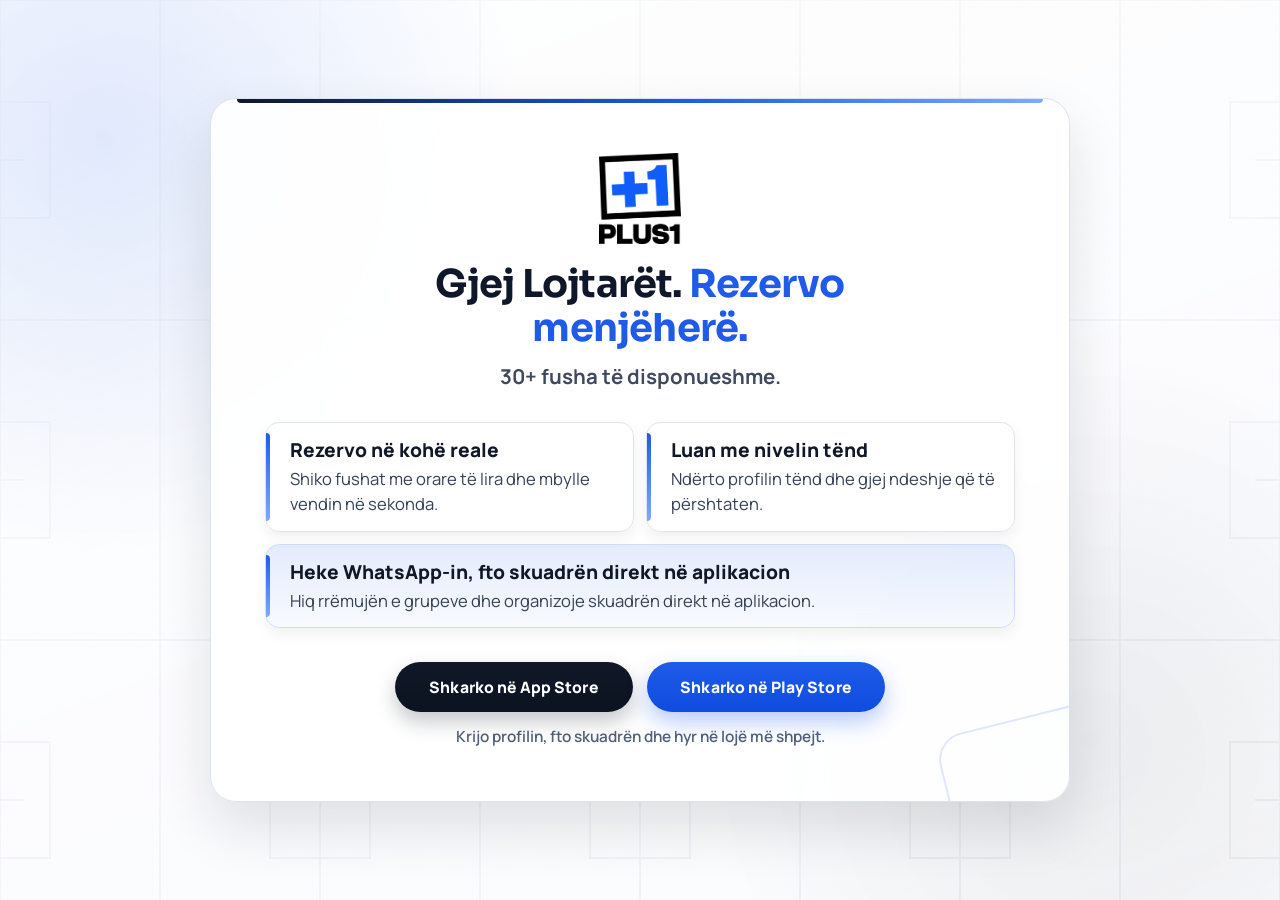
==== index.html @ 317fe5b2 "Adding App Store URL" ====
<!DOCTYPE html>
<html lang="sq">
<head>
  <meta charset="UTF-8" />
  <meta name="viewport" content="width=device-width, initial-scale=1.0" />
  <title>Plus1</title>
  <link rel="preconnect" href="https://fonts.googleapis.com" />
  <link rel="preconnect" href="https://fonts.gstatic.com" crossorigin />
  <link href="https://fonts.googleapis.com/css2?family=Manrope:wght@400;500;600;700&family=Sora:wght@600;700;800&display=swap" rel="stylesheet" />
  <link rel="stylesheet" href="./index.css" />
</head>
<body>
  <main class="landing-shell">
    <article class="landing-card">
      <header class="brand" aria-label="Brand Plus1">
        <img src="./sig-colors-png.png" alt="Plus1 logo" class="brand-logo" />
      </header>

      <h2 class="hero-title">Gjej Lojtarët. <span>Rezervo menjëherë.</span></h2>
      <p class="tagline">30+ fusha të disponueshme.</p>

      <section class="hero-copy" aria-label="Përfitimet kryesore të aplikacionit">
        <article class="feature">
          <h3>Rezervo në kohë reale</h3>
          <p>Shiko fushat me orare të lira dhe mbylle vendin në sekonda.</p>
        </article>

        <article class="feature">
          <h3>Luan me nivelin tënd</h3>
          <p>Ndërto profilin tënd dhe gjej ndeshje që të përshtaten.</p>
        </article>

        <article class="feature diss-line">
          <h3>Heke WhatsApp-in, fto skuadrën direkt në aplikacion</h3>
          <p>Hiq rrëmujën e grupeve dhe organizoje skuadrën direkt në aplikacion.</p>
        </article>
      </section>

      <section class="store-buttons" aria-label="Shkarko aplikacionin">
        <a class="store-btn app-store" href="https://apps.apple.com/xk/app/plus1-rrjeti-sportiv/id6762627521" aria-label="Shkarko në App Store">Shkarko në App Store</a>
        <a class="store-btn play-store" href="#" aria-label="Shkarko në Play Store">Shkarko në Play Store</a>
      </section>

      <p class="micro-copy">Krijo profilin, fto skuadrën dhe hyr në lojë më shpejt.</p>
    </article>
  </main>
</body>
</html>
---- index.css ----
:root {
  --plus1-blue: #1f5be8;
  --plus1-blue-strong: #0f4cdf;
  --ink: #0f172a;
  --muted: #3f4a60;
  --line: #d2d9e5;
  --card-bg: rgba(255, 255, 255, 0.9);
  --feature-bg: rgba(255, 255, 255, 0.86);
}

* {
  box-sizing: border-box;
}

body {
  margin: 0;
  min-height: 100vh;
  font-family: "Manrope", sans-serif;
  color: var(--ink);
  background-color: #f5f7fb;
  display: grid;
  place-items: center;
  padding: clamp(16px, 3vw, 36px);
  position: relative;
  overflow: auto;
}

body::before {
  content: "";
  position: fixed;
  inset: 0;
  z-index: -2;
  background-image: url("./field-lines-white.svg");
  background-size: 640px 640px;
  background-repeat: repeat;
  opacity: 0.82;
}

body::after {
  content: "";
  position: fixed;
  inset: 0;
  z-index: -1;
  background:
    radial-gradient(circle at 8% 15%, rgba(31, 91, 232, 0.13), transparent 30%),
    radial-gradient(circle at 85% 82%, rgba(15, 23, 42, 0.07), transparent 30%),
    linear-gradient(160deg, rgba(255, 255, 255, 0.84) 0%, rgba(255, 255, 255, 0.52) 100%);
}

.landing-shell {
  width: 100%;
  display: flex;
  justify-content: center;
}

.landing-card {
  width: min(860px, 100%);
  border: 1px solid #dbe3ef;
  border-radius: 26px;
  background: var(--card-bg);
  backdrop-filter: blur(4px);
  box-shadow: 0 26px 55px rgba(15, 23, 42, 0.12);
  padding: clamp(28px, 5vw, 54px);
  text-align: center;
  position: relative;
  overflow: hidden;
  animation: card-enter 500ms ease-out;
}

.landing-card::before {
  content: "";
  position: absolute;
  left: 26px;
  right: 26px;
  top: 0;
  height: 4px;
  border-radius: 0 0 999px 999px;
  background: linear-gradient(90deg, #0f172a 0%, var(--plus1-blue) 56%, #7ea9ff 100%);
}

.landing-card::after {
  content: "";
  position: absolute;
  width: 220px;
  height: 220px;
  right: -112px;
  bottom: -132px;
  border: 2px solid rgba(31, 91, 232, 0.14);
  border-radius: 28px;
  transform: rotate(-14deg);
  pointer-events: none;
}

.eyebrow {
  margin: 2px 0 16px;
  display: inline-flex;
  align-items: center;
  justify-content: center;
  border-radius: 999px;
  border: 1px solid #d3def3;
  background: linear-gradient(180deg, rgba(255, 255, 255, 0.93) 0%, rgba(242, 247, 255, 0.93) 100%);
  padding: 6px 12px;
  font-size: 0.72rem;
  font-weight: 800;
  letter-spacing: 0.14em;
  color: #1e3a8a;
}

.brand {
  display: flex;
  align-items: center;
  justify-content: center;
  gap: clamp(14px, 2.2vw, 20px);
}

.brand-logo {
  width: clamp(64px, 7vw, 82px);
  height: auto;
  flex: 0 0 auto;
}

.brand h1 {
  margin: 0;
  font-family: "Sora", sans-serif;
  font-size: clamp(2.15rem, 4.8vw, 3.2rem);
  letter-spacing: -0.02em;
  line-height: 0.97;
}

.hero-title {
  margin: 18px auto 0;
  max-width: 17ch;
  font-family: "Sora", sans-serif;
  font-size: clamp(1.55rem, 3.9vw, 2.4rem);
  letter-spacing: -0.02em;
  line-height: 1.15;
}

.hero-title span {
  color: var(--plus1-blue);
}

.tagline {
  margin: 12px auto 0;
  max-width: 34ch;
  font-size: clamp(1.05rem, 2vw, 1.28rem);
  font-weight: 700;
  color: var(--muted);
}

.hero-copy {
  margin: clamp(22px, 4vw, 32px) auto 0;
  max-width: 100%;
  display: grid;
  gap: 12px;
}

.feature {
  margin: 0;
  border: 1px solid #dce4f2;
  border-radius: 14px;
  background: var(--feature-bg);
  padding: 14px 14px 14px 16px;
  text-align: left;
  position: relative;
  box-shadow: 0 6px 14px rgba(15, 23, 42, 0.06);
}

.feature::before {
  content: "";
  position: absolute;
  left: 0;
  top: 10px;
  bottom: 10px;
  width: 4px;
  border-radius: 0 999px 999px 0;
  background: linear-gradient(180deg, var(--plus1-blue) 0%, #7ea9ff 100%);
}

.feature h3 {
  margin: 0 0 4px;
  padding-left: 8px;
  font-size: clamp(1.05rem, 1.9vw, 1.2rem);
  font-weight: 800;
  color: #111827;
}

.feature p {
  margin: 0;
  padding-left: 8px;
  font-size: clamp(0.98rem, 1.65vw, 1.04rem);
  color: #334155;
  line-height: 1.48;
}

.diss-line {
  border: 1px solid #cddcfb;
  background: linear-gradient(180deg, rgba(31, 91, 232, 0.12) 0%, rgba(31, 91, 232, 0.03) 100%);
}

.store-buttons {
  margin-top: clamp(24px, 4vw, 34px);
  display: flex;
  justify-content: center;
  flex-wrap: wrap;
  gap: 14px;
}

.store-btn {
  text-decoration: none;
  font-weight: 800;
  font-size: 0.98rem;
  letter-spacing: 0.004em;
  border-radius: 999px;
  padding: 14px 24px;
  min-width: 238px;
  transition: transform 0.15s ease, box-shadow 0.15s ease, filter 0.15s ease;
  display: inline-flex;
  align-items: center;
  justify-content: center;
  position: relative;
  overflow: hidden;
}

.store-btn:hover {
  transform: translateY(-3px);
  filter: saturate(1.05);
}

.store-btn:focus-visible {
  outline: 3px solid rgba(31, 91, 232, 0.35);
  outline-offset: 2px;
}

.store-btn::after {
  content: "";
  position: absolute;
  width: 64px;
  height: 180%;
  top: -40%;
  left: -90px;
  background: linear-gradient(90deg, transparent 0%, rgba(255, 255, 255, 0.23) 50%, transparent 100%);
  transform: skewX(-18deg);
  transition: left 0.3s ease;
}

.store-btn:hover::after {
  left: calc(100% + 22px);
}

.app-store {
  background: linear-gradient(180deg, #111827 0%, #0b1220 100%);
  color: #ffffff;
  box-shadow: 0 10px 20px rgba(17, 24, 39, 0.24);
}

.play-store {
  background: linear-gradient(180deg, var(--plus1-blue) 0%, var(--plus1-blue-strong) 100%);
  color: #ffffff;
  box-shadow: 0 10px 22px rgba(31, 91, 232, 0.32);
}

.micro-copy {
  margin: 14px auto 0;
  max-width: 44ch;
  color: #526178;
  font-size: 0.96rem;
  font-weight: 600;
}

@media (min-width: 760px) {
  .hero-copy {
    grid-template-columns: repeat(2, minmax(0, 1fr));
  }

  .hero-copy .feature:last-child {
    grid-column: 1 / -1;
  }
}

@media (max-width: 560px) {
  .landing-card {
    border-radius: 18px;
    padding: 22px 16px 24px;
  }

  .brand {
    gap: 9px;
  }

  .hero-title {
    margin-top: 14px;
  }

  .feature {
    padding: 12px 12px 12px 14px;
  }

  .store-btn {
    flex: 1 1 100%;
    min-width: 0;
  }
}

@keyframes card-enter {
  from {
    opacity: 0;
    transform: translateY(10px);
  }

  to {
    opacity: 1;
    transform: translateY(0);
  }
}
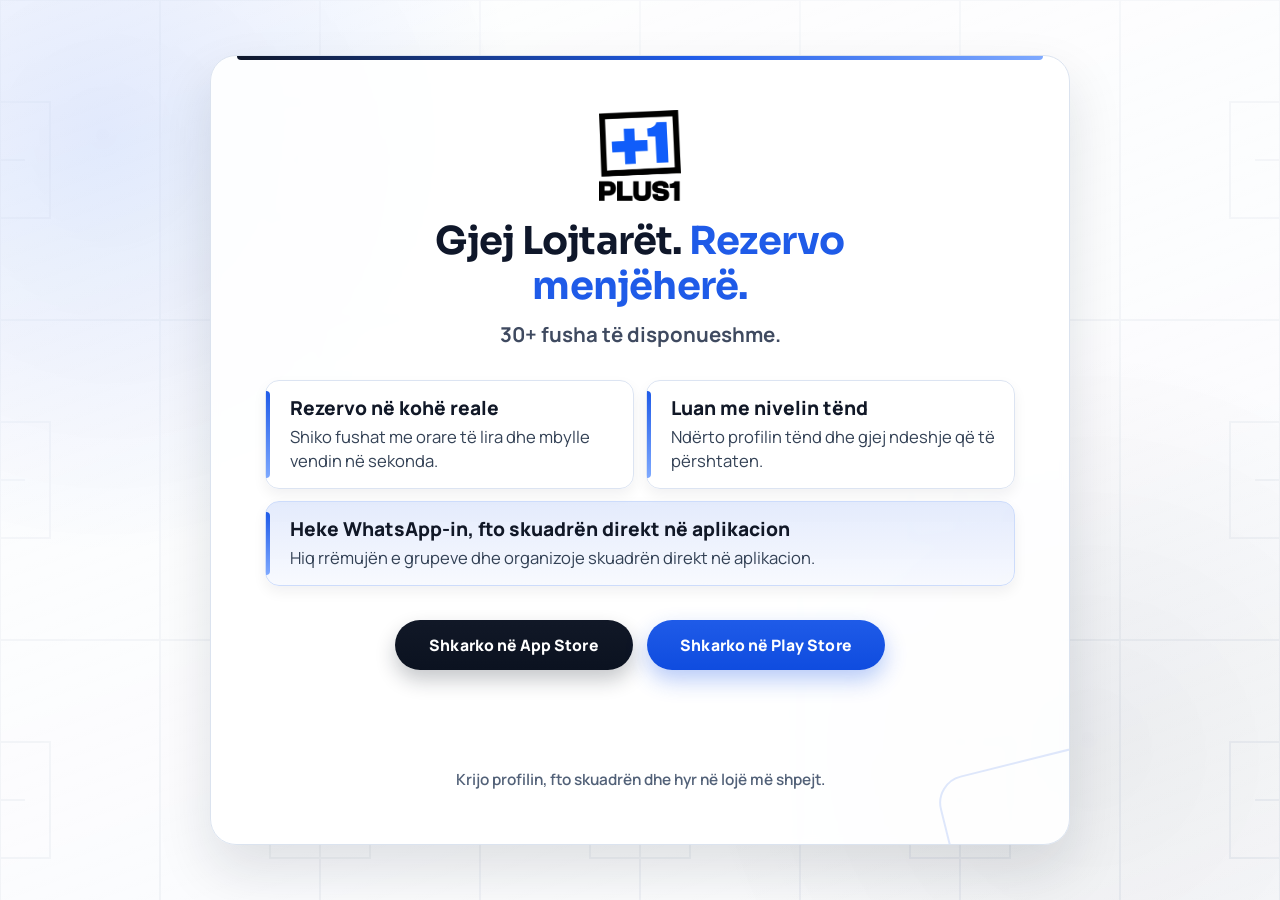
==== commit 19f58784: "Play Store Popup Co-authored-by: Copilot <copilot@github.com>" ====
--- a/index.html
+++ b/index.html
@@ -41,8 +41,53 @@
         <a class="store-btn play-store" href="#" aria-label="Shkarko në Play Store">Shkarko në Play Store</a>
       </section>
 
+      <div class="play-popup" id="androidPopup" aria-live="polite" aria-hidden="true">
+        <p>Akoma nuk është lansuar për android, na ndiqni në plus1.ks në instagram për përditësime!</p>
+        <button type="button" class="play-popup-close" aria-label="Mbyll njoftimin">Mbyll</button>
+      </div>
+
       <p class="micro-copy">Krijo profilin, fto skuadrën dhe hyr në lojë më shpejt.</p>
     </article>
   </main>
+
+  <script>
+    (() => {
+      const playStoreButton = document.querySelector('.play-store');
+      const popup = document.getElementById('androidPopup');
+      const popupClose = popup ? popup.querySelector('.play-popup-close') : null;
+
+      if (!playStoreButton || !popup || !popupClose) {
+        return;
+      }
+
+      let hideTimer;
+
+      const hidePopup = () => {
+        popup.classList.remove('is-visible');
+        popup.setAttribute('aria-hidden', 'true');
+      };
+
+      const showPopup = () => {
+        popup.classList.add('is-visible');
+        popup.setAttribute('aria-hidden', 'false');
+
+        clearTimeout(hideTimer);
+        hideTimer = setTimeout(hidePopup, 6500);
+      };
+
+      playStoreButton.addEventListener('click', (event) => {
+        event.preventDefault();
+        showPopup();
+      });
+
+      popupClose.addEventListener('click', hidePopup);
+
+      document.addEventListener('keydown', (event) => {
+        if (event.key === 'Escape') {
+          hidePopup();
+        }
+      });
+    })();
+  </script>
 </body>
 </html>
--- a/index.css
+++ b/index.css
@@ -260,6 +260,76 @@
   box-shadow: 0 10px 22px rgba(31, 91, 232, 0.32);
 }
 
+.play-popup {
+  margin: 14px auto 0;
+  max-width: 640px;
+  border: 1px solid #d0dcf8;
+  border-radius: 14px;
+  background: linear-gradient(135deg, rgba(31, 91, 232, 0.16) 0%, rgba(255, 255, 255, 0.95) 38%, rgba(248, 252, 255, 0.97) 100%);
+  box-shadow: 0 14px 28px rgba(31, 91, 232, 0.16);
+  padding: 13px 14px 13px 17px;
+  display: flex;
+  align-items: center;
+  gap: 12px;
+  text-align: left;
+  position: relative;
+  overflow: hidden;
+  opacity: 0;
+  transform: translateY(8px);
+  pointer-events: none;
+  transition: opacity 0.22s ease, transform 0.22s ease;
+}
+
+.play-popup::before {
+  content: "";
+  position: absolute;
+  left: 0;
+  top: 8px;
+  bottom: 8px;
+  width: 4px;
+  border-radius: 0 999px 999px 0;
+  background: linear-gradient(180deg, var(--plus1-blue) 0%, #7ea9ff 100%);
+}
+
+.play-popup p {
+  margin: 0;
+  padding-left: 9px;
+  font-size: 0.95rem;
+  line-height: 1.42;
+  color: #15306b;
+  font-weight: 700;
+}
+
+.play-popup-close {
+  margin-left: auto;
+  border: 1px solid #bfcff5;
+  border-radius: 999px;
+  background: #ffffff;
+  color: #133ca6;
+  font-weight: 800;
+  font-size: 0.85rem;
+  letter-spacing: 0.01em;
+  padding: 8px 14px;
+  cursor: pointer;
+  transition: background-color 0.16s ease, transform 0.16s ease;
+}
+
+.play-popup-close:hover {
+  background-color: #eef4ff;
+  transform: translateY(-1px);
+}
+
+.play-popup-close:focus-visible {
+  outline: 3px solid rgba(31, 91, 232, 0.35);
+  outline-offset: 2px;
+}
+
+.play-popup.is-visible {
+  opacity: 1;
+  transform: translateY(0);
+  pointer-events: auto;
+}
+
 .micro-copy {
   margin: 14px auto 0;
   max-width: 44ch;
@@ -300,6 +370,17 @@
     flex: 1 1 100%;
     min-width: 0;
   }
+
+  .play-popup {
+    align-items: flex-start;
+    flex-direction: column;
+    gap: 10px;
+  }
+
+  .play-popup-close {
+    margin-left: 0;
+    align-self: flex-end;
+  }
 }
 
 @keyframes card-enter {
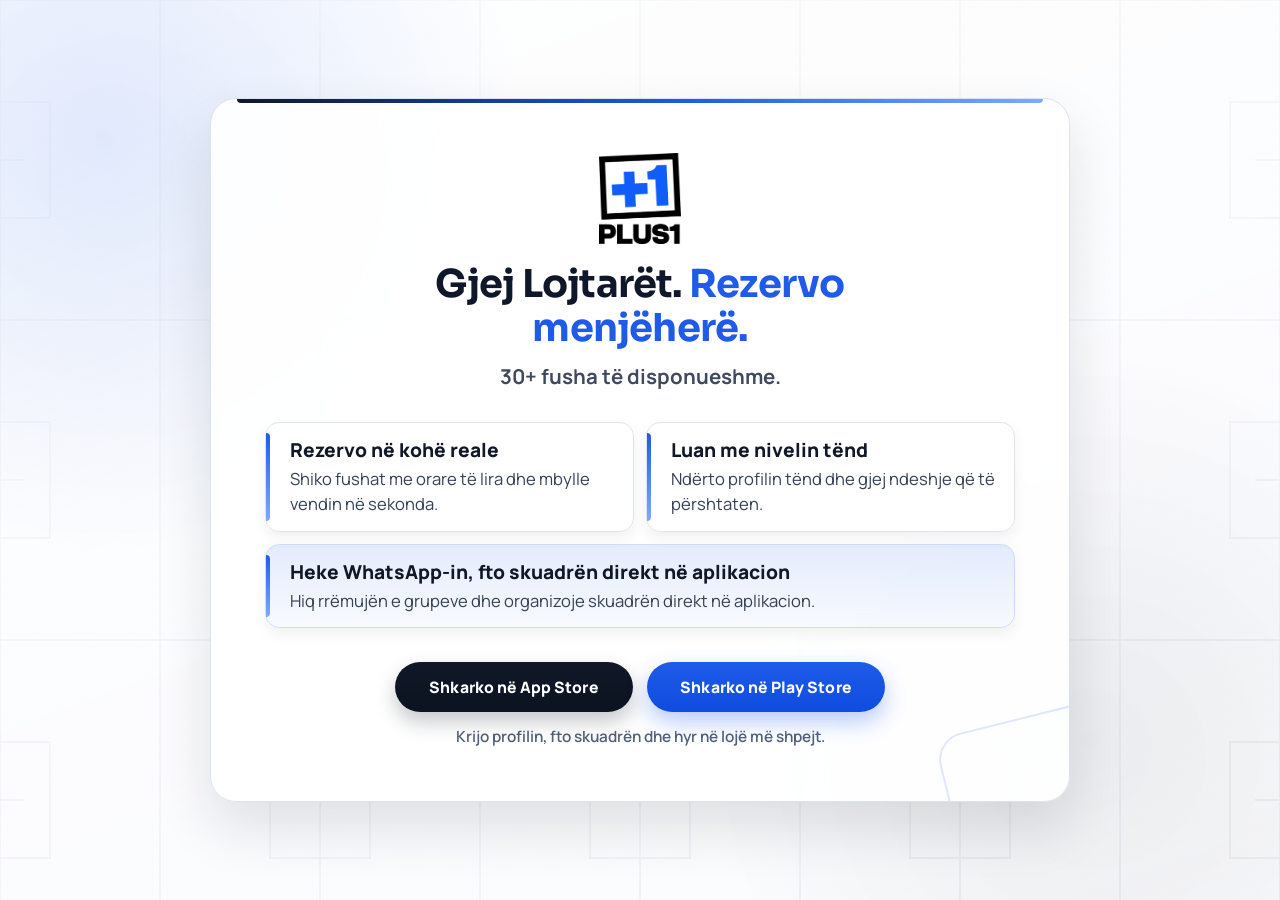
==== commit 6c708335: "Pop Up Fix Co-authored-by: Copilot <copilot@github.com>" ====
--- a/index.html
+++ b/index.html
@@ -41,9 +41,11 @@
         <a class="store-btn play-store" href="#" aria-label="Shkarko në Play Store">Shkarko në Play Store</a>
       </section>
 
-      <div class="play-popup" id="androidPopup" aria-live="polite" aria-hidden="true">
-        <p>Akoma nuk është lansuar për android, na ndiqni në plus1.ks në instagram për përditësime!</p>
-        <button type="button" class="play-popup-close" aria-label="Mbyll njoftimin">Mbyll</button>
+      <div class="play-popup-backdrop" id="androidPopupBackdrop" aria-hidden="true">
+        <div class="play-popup" id="androidPopup" role="dialog" aria-modal="true" aria-live="polite" aria-hidden="true" aria-labelledby="androidPopupMessage">
+          <p id="androidPopupMessage">Akoma nuk është lansuar për android, na ndiqni në plus1.ks në instagram për përditësime!</p>
+          <button type="button" class="play-popup-close" aria-label="Mbyll njoftimin">Mbyll</button>
+        </div>
       </div>
 
       <p class="micro-copy">Krijo profilin, fto skuadrën dhe hyr në lojë më shpejt.</p>
@@ -53,21 +55,26 @@
   <script>
     (() => {
       const playStoreButton = document.querySelector('.play-store');
+      const backdrop = document.getElementById('androidPopupBackdrop');
       const popup = document.getElementById('androidPopup');
       const popupClose = popup ? popup.querySelector('.play-popup-close') : null;
 
-      if (!playStoreButton || !popup || !popupClose) {
+      if (!playStoreButton || !backdrop || !popup || !popupClose) {
         return;
       }
 
       let hideTimer;
 
       const hidePopup = () => {
+        backdrop.classList.remove('is-visible');
+        backdrop.setAttribute('aria-hidden', 'true');
         popup.classList.remove('is-visible');
         popup.setAttribute('aria-hidden', 'true');
       };
 
       const showPopup = () => {
+        backdrop.classList.add('is-visible');
+        backdrop.setAttribute('aria-hidden', 'false');
         popup.classList.add('is-visible');
         popup.setAttribute('aria-hidden', 'false');
 
@@ -82,6 +89,12 @@
 
       popupClose.addEventListener('click', hidePopup);
 
+      backdrop.addEventListener('click', (event) => {
+        if (event.target === backdrop) {
+          hidePopup();
+        }
+      });
+
       document.addEventListener('keydown', (event) => {
         if (event.key === 'Escape') {
           hidePopup();
--- a/index.css
+++ b/index.css
@@ -260,9 +260,28 @@
   box-shadow: 0 10px 22px rgba(31, 91, 232, 0.32);
 }
 
+.play-popup-backdrop {
+  position: fixed;
+  inset: 0;
+  padding: clamp(16px, 4vw, 34px);
+  background: rgba(15, 23, 42, 0.42);
+  backdrop-filter: blur(2px);
+  display: flex;
+  align-items: center;
+  justify-content: center;
+  z-index: 70;
+  opacity: 0;
+  pointer-events: none;
+  transition: opacity 0.22s ease;
+}
+
+.play-popup-backdrop.is-visible {
+  opacity: 1;
+  pointer-events: auto;
+}
+
 .play-popup {
-  margin: 14px auto 0;
-  max-width: 640px;
+  width: min(640px, 100%);
   border: 1px solid #d0dcf8;
   border-radius: 14px;
   background: linear-gradient(135deg, rgba(31, 91, 232, 0.16) 0%, rgba(255, 255, 255, 0.95) 38%, rgba(248, 252, 255, 0.97) 100%);
@@ -275,7 +294,7 @@
   position: relative;
   overflow: hidden;
   opacity: 0;
-  transform: translateY(8px);
+  transform: translateY(10px) scale(0.98);
   pointer-events: none;
   transition: opacity 0.22s ease, transform 0.22s ease;
 }
@@ -326,7 +345,7 @@
 
 .play-popup.is-visible {
   opacity: 1;
-  transform: translateY(0);
+  transform: translateY(0) scale(1);
   pointer-events: auto;
 }
 
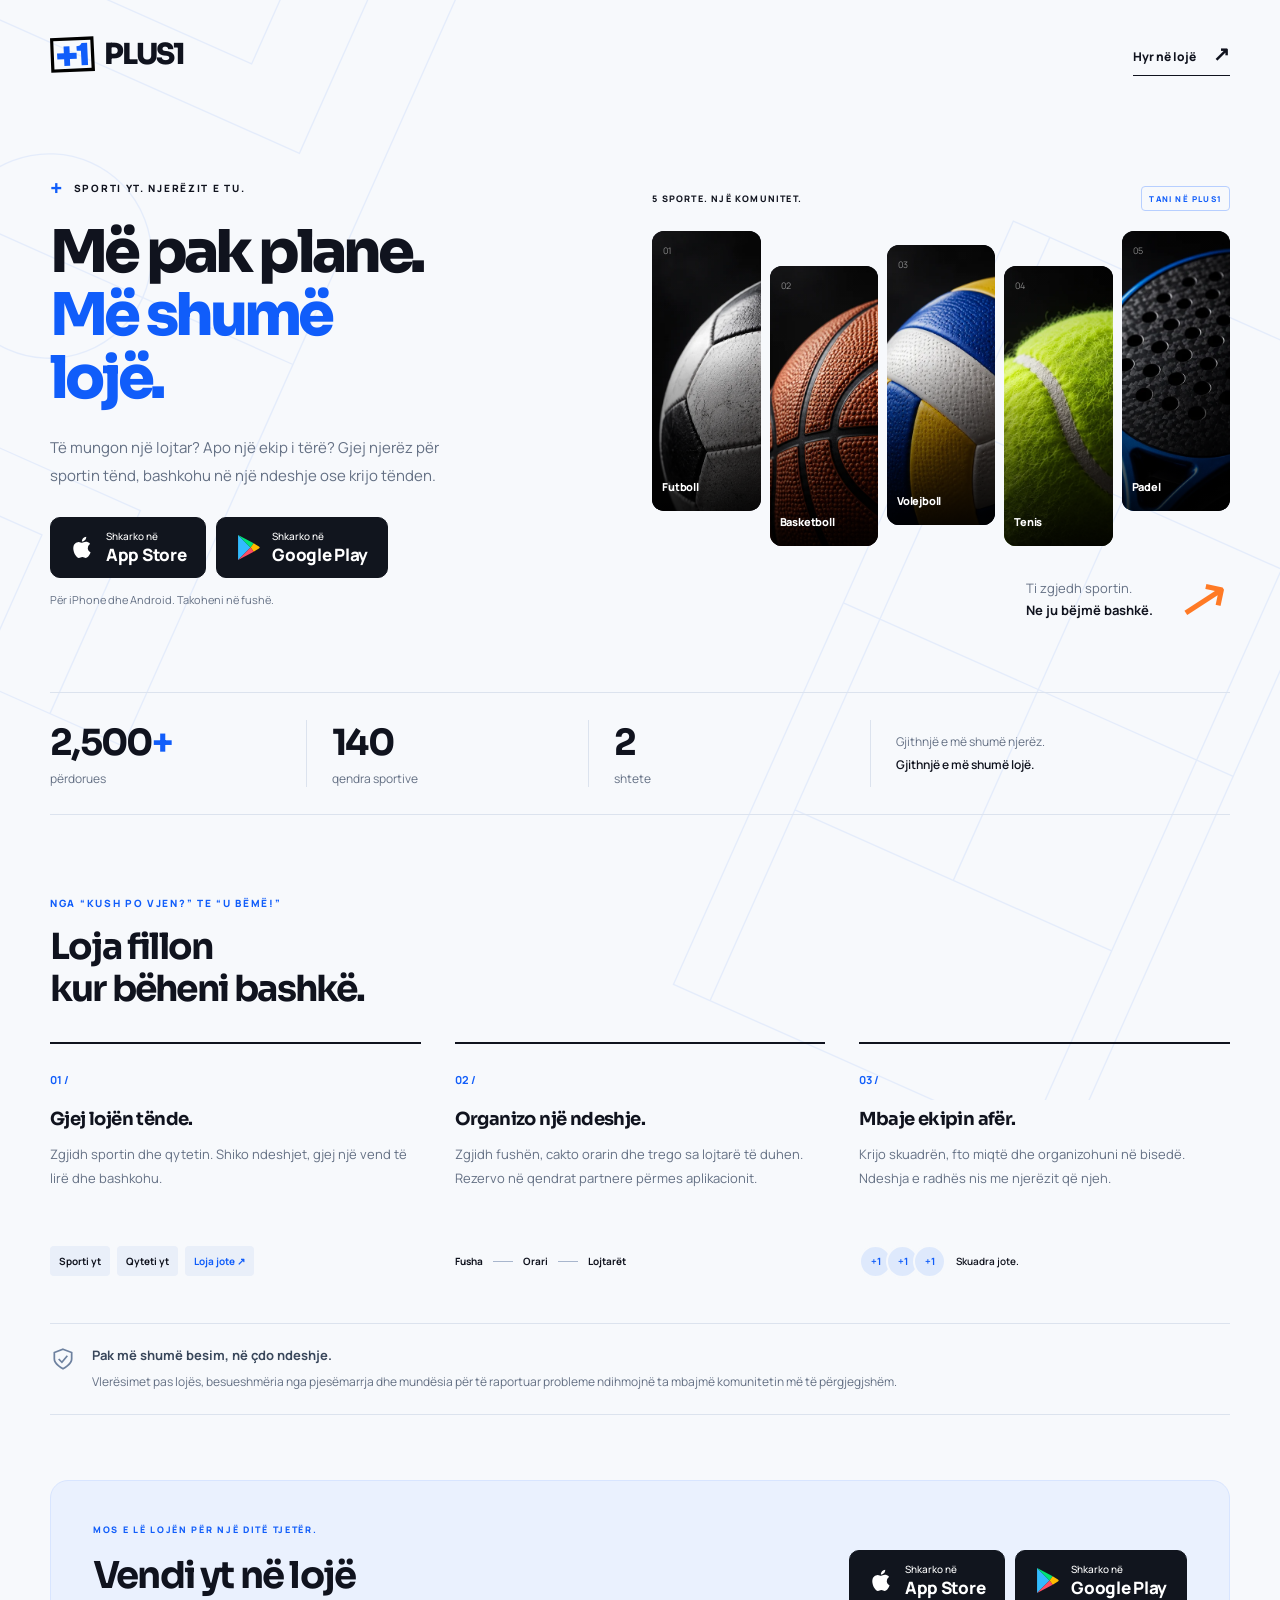
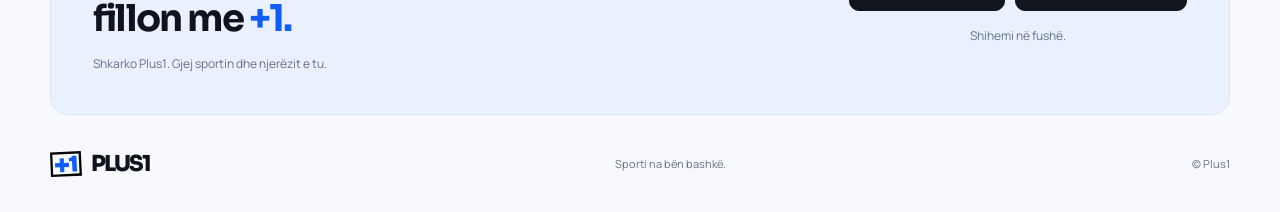
==== commit cad60ce8: "Redesign" ====
--- a/index.html
+++ b/index.html
@@ -2,105 +2,80 @@
 <html lang="sq">
 <head>
   <meta charset="UTF-8" />
-  <meta name="viewport" content="width=device-width, initial-scale=1.0" />
-  <title>Plus1</title>
+  <meta name="viewport" content="width=device-width, initial-scale=1, viewport-fit=cover" />
+  <meta name="theme-color" content="#f7f9fc" />
+  <title>Plus1 — Gjej lojtarë. Hyr në lojë.</title>
+  <meta name="description" content="Futboll, basketboll, volejboll, tenis e padel. Gjej lojtarë, organizo ndeshje dhe bëhu pjesë e komunitetit Plus1: mbi 2,500 përdorues, 140 qendra sportive, 2 shtete." />
+  <link rel="canonical" href="https://www.plus1.to/" />
+  <meta property="og:type" content="website" />
+  <meta property="og:locale" content="sq_AL" />
+  <meta property="og:title" content="5 sporte. Një komunitet. Plus1." />
+  <meta property="og:description" content="Gjej lojtarë, bashkohu në ndeshje dhe organizo skuadrën tënde. Shkarko Plus1 për iPhone ose Android." />
+  <meta property="og:url" content="https://www.plus1.to/" />
+  <meta property="og:image" content="https://www.plus1.to/sports-atlas.png" />
+  <link rel="icon" href="./plus1-mark.svg" type="image/svg+xml" />
   <link rel="preconnect" href="https://fonts.googleapis.com" />
   <link rel="preconnect" href="https://fonts.gstatic.com" crossorigin />
-  <link href="https://fonts.googleapis.com/css2?family=Manrope:wght@400;500;600;700&family=Sora:wght@600;700;800&display=swap" rel="stylesheet" />
+  <link href="https://fonts.googleapis.com/css2?family=Manrope:wght@400;500;600;700;800&amp;family=Sora:wght@600;700;800&amp;display=swap" rel="stylesheet" />
   <link rel="stylesheet" href="./index.css" />
 </head>
 <body>
-  <main class="landing-shell">
-    <article class="landing-card">
-      <header class="brand" aria-label="Brand Plus1">
-        <img src="./sig-colors-png.png" alt="Plus1 logo" class="brand-logo" />
-      </header>
-
-      <h2 class="hero-title">Gjej Lojtarët. <span>Rezervo menjëherë.</span></h2>
-      <p class="tagline">30+ fusha të disponueshme.</p>
-
-      <section class="hero-copy" aria-label="Përfitimet kryesore të aplikacionit">
-        <article class="feature">
-          <h3>Rezervo në kohë reale</h3>
-          <p>Shiko fushat me orare të lira dhe mbylle vendin në sekonda.</p>
-        </article>
-
-        <article class="feature">
-          <h3>Luan me nivelin tënd</h3>
-          <p>Ndërto profilin tënd dhe gjej ndeshje që të përshtaten.</p>
-        </article>
-
-        <article class="feature diss-line">
-          <h3>Heke WhatsApp-in, fto skuadrën direkt në aplikacion</h3>
-          <p>Hiq rrëmujën e grupeve dhe organizoje skuadrën direkt në aplikacion.</p>
-        </article>
-      </section>
-
-      <section class="store-buttons" aria-label="Shkarko aplikacionin">
-        <a class="store-btn app-store" href="https://apps.apple.com/xk/app/plus1-rrjeti-sportiv/id6762627521" aria-label="Shkarko në App Store">Shkarko në App Store</a>
-        <a class="store-btn play-store" href="#" aria-label="Shkarko në Play Store">Shkarko në Play Store</a>
-      </section>
-
-      <div class="play-popup-backdrop" id="androidPopupBackdrop" aria-hidden="true">
-        <div class="play-popup" id="androidPopup" role="dialog" aria-modal="true" aria-live="polite" aria-hidden="true" aria-labelledby="androidPopupMessage">
-          <p id="androidPopupMessage">Akoma nuk është lansuar për android, na ndiqni në plus1.ks në instagram për përditësime!</p>
-          <button type="button" class="play-popup-close" aria-label="Mbyll njoftimin">Mbyll</button>
-        </div>
+  <a class="skip-link" href="#main">Kalo te përmbajtja</a>
+  <svg class="court-lines" viewBox="0 0 1440 1100" fill="none" aria-hidden="true"><g stroke="currentColor" stroke-width="1.5"><g transform="translate(-200,-220) rotate(24 350 350)"><rect x="0" y="0" width="600" height="940"/><path d="M0 470h600M180 0v180h240V0M180 940V760h240v180"/><circle cx="300" cy="470" r="115"/><path d="M90 0v250h420V0M90 940V690h420v250"/></g><g transform="translate(1140,180) rotate(24)"><rect width="480" height="940"/><path d="M45 0v940M435 0v940M45 235h390M45 705h390M240 235v470M0 470h480"/></g></g></svg>
+  <header class="site-header wrap">
+    <a class="brand" href="./" aria-label="Plus1, ballina"><img src="./plus1-mark.svg" width="45" height="37" alt="" /><span>PLUS1</span></a>
+    <a class="header-download" href="#shkarko">Hyr në lojë <span aria-hidden="true">↗</span></a>
+  </header>
+  <main id="main">
+    <section class="hero wrap" aria-labelledby="hero-title">
+      <div class="hero-copy">
+        <p class="eyebrow"><span class="small-cross" aria-hidden="true">+</span> SPORTI YT. NJERËZIT E TU.</p>
+        <h1 id="hero-title">Më pak plane.<br /><span>Më shumë<br class="desktop-break" /> lojë.</span></h1>
+        <p class="hero-description">Të mungon një lojtar? Apo një ekip i tërë? Gjej njerëz për sportin tënd, bashkohu në një ndeshje ose krijo tënden.</p>
+        <div id="hero-downloads"><div class="store-links"><a class="store-link" href="https://apps.apple.com/xk/app/plus1-rrjeti-sportiv/id6762627521" aria-label="Shkarko Plus1 në App Store"><svg viewBox="0 0 24 24" aria-hidden="true"><path fill="currentColor" d="M17.05 12.54c.03 3.07 2.69 4.09 2.72 4.1-.02.07-.42 1.46-1.4 2.9-.85 1.24-1.74 2.48-3.13 2.5-1.36.03-1.8-.81-3.36-.81-1.56 0-2.05.79-3.34.84-1.34.05-2.36-1.34-3.22-2.58-1.75-2.54-3.09-7.18-1.3-10.31a5 5 0 0 1 4.25-2.57c1.33-.02 2.58.9 3.39.9.81 0 2.33-1.11 3.92-.95.67.03 2.55.27 3.76 2.04-.1.06-2.24 1.3-2.22 3.94ZM14.49 4.86c.71-.86 1.19-2.06 1.06-3.26-1.03.04-2.28.69-3.02 1.55-.67.77-1.26 2-1.1 3.18 1.15.09 2.34-.59 3.06-1.47Z"/></svg><span><small>Shkarko në</small><strong>App Store</strong></span></a><a class="store-link" href="https://play.google.com/store/apps/details?id=com.arlindm.plus1&amp;pcampaignid=web_share" aria-label="Shkarko Plus1 në Google Play"><svg viewBox="0 0 24 26" aria-hidden="true"><path fill="#32BBFF" d="M2 1 14 13 2 25Z"/><path fill="#00E477" d="m2 1 15 8-3 4Z"/><path fill="#FFBC00" d="m17 9 5 3c1 .5 1 1.5 0 2l-5 3-3-4Z"/><path fill="#FF4D64" d="m2 25 15-8-3-4Z"/></svg><span><small>Shkarko në</small><strong>Google Play</strong></span></a></div></div>
+        <p class="download-note">Për iPhone dhe Android. Takoheni në fushë.</p>
       </div>
-
-      <p class="micro-copy">Krijo profilin, fto skuadrën dhe hyr në lojë më shpejt.</p>
-    </article>
+      <div class="sports-showcase">
+        <div class="showcase-heading"><span>5 SPORTE. NJË KOMUNITET.</span><span class="new-label">TANI NË PLUS1</span></div>
+        <ul class="sports" aria-label="Sportet në Plus1"><li class="sport sport-0"><span class="sport-photo" aria-hidden="true"></span><span class="sport-number">01</span><span class="sport-name">Futboll</span></li><li class="sport sport-1"><span class="sport-photo" aria-hidden="true"></span><span class="sport-number">02</span><span class="sport-name">Basketboll</span></li><li class="sport sport-2"><span class="sport-photo" aria-hidden="true"></span><span class="sport-number">03</span><span class="sport-name">Volejboll</span></li><li class="sport sport-3"><span class="sport-photo" aria-hidden="true"></span><span class="sport-number">04</span><span class="sport-name">Tenis</span></li><li class="sport sport-4"><span class="sport-photo" aria-hidden="true"></span><span class="sport-number">05</span><span class="sport-name">Padel</span></li></ul>
+        <div class="showcase-footer"><span>Ti zgjedh sportin.<br /><strong>Ne ju bëjmë bashkë.</strong></span><span class="hand-arrow" aria-hidden="true">↗</span></div>
+      </div>
+    </section>
+    <section class="stats wrap" aria-label="Komuniteti Plus1">
+      <div><strong>2,500<span>+</span></strong><span>përdorues</span></div>
+      <div><strong>140</strong><span>qendra sportive</span></div>
+      <div><strong>2</strong><span>shtete</span></div>
+      <p>Gjithnjë e më shumë njerëz.<br /><b>Gjithnjë e më shumë lojë.</b></p>
+    </section>
+    <section class="how wrap" aria-labelledby="how-title">
+      <div class="section-heading"><p class="eyebrow">NGA “KUSH PO VJEN?” TE “U BËMË!”</p><h2 id="how-title">Loja fillon<br />kur bëheni bashkë.</h2></div>
+      <div class="steps">
+        <article><span class="step-number">01 /</span><h3>Gjej lojën tënde.</h3><p>Zgjidh sportin dhe qytetin. Shiko ndeshjet, gjej një vend të lirë dhe bashkohu.</p><div class="mini-tags" aria-hidden="true"><span>Sporti yt</span><span>Qyteti yt</span><span>Loja jote ↗</span></div></article>
+        <article><span class="step-number">02 /</span><h3>Organizo një ndeshje.</h3><p>Zgjidh fushën, cakto orarin dhe trego sa lojtarë të duhen. Rezervo në qendrat partnere përmes aplikacionit.</p><div class="step-line" aria-hidden="true"><span>Fusha</span><i></i><span>Orari</span><i></i><span>Lojtarët</span></div></article>
+        <article><span class="step-number">03 /</span><h3>Mbaje ekipin afër.</h3><p>Krijo skuadrën, fto miqtë dhe organizohuni në bisedë. Ndeshja e radhës nis me njerëzit që njeh.</p><div class="team-visual" aria-hidden="true"><span>+1</span><span>+1</span><span>+1</span><b>Skuadra jote.</b></div></article>
+      </div>
+    </section>
+    <aside class="trust wrap" aria-label="Një komunitet me përgjegjësi"><svg viewBox="0 0 24 24" fill="none" stroke="currentColor" stroke-width="1.6" aria-hidden="true"><path d="m12 3 8 3v6c0 5-8 9-8 9s-8-4-8-9V6Z"/><path d="m8 12 3 3 5-6"/></svg><div><h2>Pak më shumë besim, në çdo ndeshje.</h2><p>Vlerësimet pas lojës, besueshmëria nga pjesëmarrja dhe mundësia për të raportuar probleme ndihmojnë ta mbajmë komunitetin më të përgjegjshëm.</p></div></aside>
+    <section class="final-cta wrap" id="shkarko" aria-labelledby="download-title"><div><p class="eyebrow">MOS E LË LOJËN PËR NJË DITË TJETËR.</p><h2 id="download-title">Vendi yt në lojë<br />fillon me <span>+1.</span></h2><p>Shkarko Plus1. Gjej sportin dhe njerëzit e tu.</p></div><div id="final-downloads"><div class="store-links"><a class="store-link" href="https://apps.apple.com/xk/app/plus1-rrjeti-sportiv/id6762627521" aria-label="Shkarko Plus1 në App Store"><svg viewBox="0 0 24 24" aria-hidden="true"><path fill="currentColor" d="M17.05 12.54c.03 3.07 2.69 4.09 2.72 4.1-.02.07-.42 1.46-1.4 2.9-.85 1.24-1.74 2.48-3.13 2.5-1.36.03-1.8-.81-3.36-.81-1.56 0-2.05.79-3.34.84-1.34.05-2.36-1.34-3.22-2.58-1.75-2.54-3.09-7.18-1.3-10.31a5 5 0 0 1 4.25-2.57c1.33-.02 2.58.9 3.39.9.81 0 2.33-1.11 3.92-.95.67.03 2.55.27 3.76 2.04-.1.06-2.24 1.3-2.22 3.94ZM14.49 4.86c.71-.86 1.19-2.06 1.06-3.26-1.03.04-2.28.69-3.02 1.55-.67.77-1.26 2-1.1 3.18 1.15.09 2.34-.59 3.06-1.47Z"/></svg><span><small>Shkarko në</small><strong>App Store</strong></span></a><a class="store-link" href="https://play.google.com/store/apps/details?id=com.arlindm.plus1&amp;pcampaignid=web_share" aria-label="Shkarko Plus1 në Google Play"><svg viewBox="0 0 24 26" aria-hidden="true"><path fill="#32BBFF" d="M2 1 14 13 2 25Z"/><path fill="#00E477" d="m2 1 15 8-3 4Z"/><path fill="#FFBC00" d="m17 9 5 3c1 .5 1 1.5 0 2l-5 3-3-4Z"/><path fill="#FF4D64" d="m2 25 15-8-3-4Z"/></svg><span><small>Shkarko në</small><strong>Google Play</strong></span></a></div><p class="download-note">Shihemi në fushë.</p></div></section>
   </main>
-
+  <footer class="site-footer wrap"><a class="brand" href="./" aria-label="Plus1, ballina"><img src="./plus1-mark.svg" width="32" height="26" alt="" /><span>PLUS1</span></a><p>Sporti na bën bashkë.</p><span>© Plus1</span></footer>
+  <div class="mobile-downloads" id="mobile-downloads" hidden aria-label="Shkarko Plus1"><div class="store-links"><a class="store-link" href="https://apps.apple.com/xk/app/plus1-rrjeti-sportiv/id6762627521" aria-label="Shkarko Plus1 në App Store"><svg viewBox="0 0 24 24" aria-hidden="true"><path fill="currentColor" d="M17.05 12.54c.03 3.07 2.69 4.09 2.72 4.1-.02.07-.42 1.46-1.4 2.9-.85 1.24-1.74 2.48-3.13 2.5-1.36.03-1.8-.81-3.36-.81-1.56 0-2.05.79-3.34.84-1.34.05-2.36-1.34-3.22-2.58-1.75-2.54-3.09-7.18-1.3-10.31a5 5 0 0 1 4.25-2.57c1.33-.02 2.58.9 3.39.9.81 0 2.33-1.11 3.92-.95.67.03 2.55.27 3.76 2.04-.1.06-2.24 1.3-2.22 3.94ZM14.49 4.86c.71-.86 1.19-2.06 1.06-3.26-1.03.04-2.28.69-3.02 1.55-.67.77-1.26 2-1.1 3.18 1.15.09 2.34-.59 3.06-1.47Z"/></svg><span><small>Shkarko në</small><strong>App Store</strong></span></a><a class="store-link" href="https://play.google.com/store/apps/details?id=com.arlindm.plus1&amp;pcampaignid=web_share" aria-label="Shkarko Plus1 në Google Play"><svg viewBox="0 0 24 26" aria-hidden="true"><path fill="#32BBFF" d="M2 1 14 13 2 25Z"/><path fill="#00E477" d="m2 1 15 8-3 4Z"/><path fill="#FFBC00" d="m17 9 5 3c1 .5 1 1.5 0 2l-5 3-3-4Z"/><path fill="#FF4D64" d="m2 25 15-8-3-4Z"/></svg><span><small>Shkarko në</small><strong>Google Play</strong></span></a></div></div>
   <script>
-    (() => {
-      const playStoreButton = document.querySelector('.play-store');
-      const backdrop = document.getElementById('androidPopupBackdrop');
-      const popup = document.getElementById('androidPopup');
-      const popupClose = popup ? popup.querySelector('.play-popup-close') : null;
-
-      if (!playStoreButton || !backdrop || !popup || !popupClose) {
-        return;
-      }
-
-      let hideTimer;
-
-      const hidePopup = () => {
-        backdrop.classList.remove('is-visible');
-        backdrop.setAttribute('aria-hidden', 'true');
-        popup.classList.remove('is-visible');
-        popup.setAttribute('aria-hidden', 'true');
-      };
-
-      const showPopup = () => {
-        backdrop.classList.add('is-visible');
-        backdrop.setAttribute('aria-hidden', 'false');
-        popup.classList.add('is-visible');
-        popup.setAttribute('aria-hidden', 'false');
-
-        clearTimeout(hideTimer);
-        hideTimer = setTimeout(hidePopup, 6500);
-      };
-
-      playStoreButton.addEventListener('click', (event) => {
-        event.preventDefault();
-        showPopup();
+    // Keep downloads within reach after the first buttons leave the screen.
+    // All store links work without JavaScript; there are no redirects or popups.
+    if ('IntersectionObserver' in window) {
+      const dock = document.getElementById('mobile-downloads');
+      let heroVisible = true, finalVisible = false;
+      const observer = new IntersectionObserver(entries => {
+        for (const entry of entries) {
+          if (entry.target.id === 'hero-downloads') heroVisible = entry.isIntersecting;
+          else finalVisible = entry.isIntersecting;
+        }
+        dock.hidden = heroVisible || finalVisible;
       });
-
-      popupClose.addEventListener('click', hidePopup);
-
-      backdrop.addEventListener('click', (event) => {
-        if (event.target === backdrop) {
-          hidePopup();
-        }
-      });
-
-      document.addEventListener('keydown', (event) => {
-        if (event.key === 'Escape') {
-          hidePopup();
-        }
-      });
-    })();
+      observer.observe(document.getElementById('hero-downloads'));
+      observer.observe(document.getElementById('final-downloads'));
+    }
   </script>
 </body>
 </html>
--- a/index.css
+++ b/index.css
@@ -1,415 +1,822 @@
+* {
+  box-sizing:border-box;
+}
 :root {
-  --plus1-blue: #1f5be8;
-  --plus1-blue-strong: #0f4cdf;
-  --ink: #0f172a;
-  --muted: #3f4a60;
-  --line: #d2d9e5;
-  --card-bg: rgba(255, 255, 255, 0.9);
-  --feature-bg: rgba(255, 255, 255, 0.86);
-}
-
-* {
-  box-sizing: border-box;
-}
-
+  --blue:#105dfa;
+  --ink:#10131e;
+  --muted:#647084;
+  --line:#dce3ee;
+}
+html {
+  scroll-behavior:smooth;
+  scroll-padding-top:30px;
+}
 body {
-  margin: 0;
-  min-height: 100vh;
-  font-family: "Manrope", sans-serif;
-  color: var(--ink);
-  background-color: #f5f7fb;
-  display: grid;
-  place-items: center;
-  padding: clamp(16px, 3vw, 36px);
-  position: relative;
-  overflow: auto;
-}
-
-body::before {
-  content: "";
-  position: fixed;
-  inset: 0;
-  z-index: -2;
-  background-image: url("./field-lines-white.svg");
-  background-size: 640px 640px;
-  background-repeat: repeat;
-  opacity: 0.82;
-}
-
-body::after {
-  content: "";
-  position: fixed;
-  inset: 0;
-  z-index: -1;
-  background:
-    radial-gradient(circle at 8% 15%, rgba(31, 91, 232, 0.13), transparent 30%),
-    radial-gradient(circle at 85% 82%, rgba(15, 23, 42, 0.07), transparent 30%),
-    linear-gradient(160deg, rgba(255, 255, 255, 0.84) 0%, rgba(255, 255, 255, 0.52) 100%);
-}
-
-.landing-shell {
-  width: 100%;
-  display: flex;
-  justify-content: center;
-}
-
-.landing-card {
-  width: min(860px, 100%);
-  border: 1px solid #dbe3ef;
-  border-radius: 26px;
-  background: var(--card-bg);
-  backdrop-filter: blur(4px);
-  box-shadow: 0 26px 55px rgba(15, 23, 42, 0.12);
-  padding: clamp(28px, 5vw, 54px);
-  text-align: center;
-  position: relative;
-  overflow: hidden;
-  animation: card-enter 500ms ease-out;
-}
-
-.landing-card::before {
-  content: "";
-  position: absolute;
-  left: 26px;
-  right: 26px;
-  top: 0;
-  height: 4px;
-  border-radius: 0 0 999px 999px;
-  background: linear-gradient(90deg, #0f172a 0%, var(--plus1-blue) 56%, #7ea9ff 100%);
-}
-
-.landing-card::after {
-  content: "";
-  position: absolute;
-  width: 220px;
-  height: 220px;
-  right: -112px;
-  bottom: -132px;
-  border: 2px solid rgba(31, 91, 232, 0.14);
-  border-radius: 28px;
-  transform: rotate(-14deg);
-  pointer-events: none;
-}
-
+  margin:0;
+  background:#f7f9fc;
+  color:var(--ink);
+  font-family:Manrope,Arial,sans-serif;
+  -webkit-font-smoothing:antialiased;
+}
+a {
+  color:inherit;
+  text-decoration:none;
+}
+button,a {
+  -webkit-tap-highlight-color:transparent;
+}
+a:focus-visible {
+  outline:3px solid var(--blue);
+  outline-offset:6px;
+}
+::selection {
+  background:#c8dcff;
+}
+h1,h2,h3,p {
+  margin:0;
+}
+h1,h2,h3,.brand {
+  font-family:Sora,Arial,sans-serif;
+}
+.wrap {
+  width:min(1180px,calc(100% - 80px));
+  margin-inline:auto;
+}
+.court-lines {
+  position:absolute;
+  inset:0 0 auto;
+  width:100%;
+  height:1100px;
+  pointer-events:none;
+  color:#105dfa;
+  opacity:.075;
+  z-index:-1;
+}
+.site-header {
+  height:108px;
+  display:flex;
+  align-items:center;
+  justify-content:space-between;
+}
+.brand {
+  display:inline-flex;
+  gap:9px;
+  align-items:center;
+  font-size:29px;
+  font-weight:800;
+  letter-spacing:-1.7px;
+}
+.brand img {
+  display:block;
+}
+.header-download {
+  font-size:12px;
+  font-weight:800;
+  border-bottom:1px solid var(--ink);
+  padding:8px 0;
+}
+.header-download span {
+  margin-left:15px;
+  font-size:20px;
+}
+.hero {
+  display:grid;
+  grid-template-columns:1fr 1.05fr;
+  gap:52px;
+  align-items:center;
+  padding-block:48px 62px;
+}
 .eyebrow {
-  margin: 2px 0 16px;
-  display: inline-flex;
-  align-items: center;
-  justify-content: center;
-  border-radius: 999px;
-  border: 1px solid #d3def3;
-  background: linear-gradient(180deg, rgba(255, 255, 255, 0.93) 0%, rgba(242, 247, 255, 0.93) 100%);
-  padding: 6px 12px;
-  font-size: 0.72rem;
-  font-weight: 800;
-  letter-spacing: 0.14em;
-  color: #1e3a8a;
-}
-
-.brand {
-  display: flex;
-  align-items: center;
-  justify-content: center;
-  gap: clamp(14px, 2.2vw, 20px);
-}
-
-.brand-logo {
-  width: clamp(64px, 7vw, 82px);
-  height: auto;
-  flex: 0 0 auto;
-}
-
-.brand h1 {
-  margin: 0;
-  font-family: "Sora", sans-serif;
-  font-size: clamp(2.15rem, 4.8vw, 3.2rem);
-  letter-spacing: -0.02em;
-  line-height: 0.97;
-}
-
-.hero-title {
-  margin: 18px auto 0;
-  max-width: 17ch;
-  font-family: "Sora", sans-serif;
-  font-size: clamp(1.55rem, 3.9vw, 2.4rem);
-  letter-spacing: -0.02em;
-  line-height: 1.15;
-}
-
-.hero-title span {
-  color: var(--plus1-blue);
-}
-
-.tagline {
-  margin: 12px auto 0;
-  max-width: 34ch;
-  font-size: clamp(1.05rem, 2vw, 1.28rem);
-  font-weight: 700;
-  color: var(--muted);
-}
-
-.hero-copy {
-  margin: clamp(22px, 4vw, 32px) auto 0;
-  max-width: 100%;
-  display: grid;
-  gap: 12px;
-}
-
-.feature {
-  margin: 0;
-  border: 1px solid #dce4f2;
-  border-radius: 14px;
-  background: var(--feature-bg);
-  padding: 14px 14px 14px 16px;
-  text-align: left;
-  position: relative;
-  box-shadow: 0 6px 14px rgba(15, 23, 42, 0.06);
-}
-
-.feature::before {
-  content: "";
-  position: absolute;
-  left: 0;
-  top: 10px;
-  bottom: 10px;
-  width: 4px;
-  border-radius: 0 999px 999px 0;
-  background: linear-gradient(180deg, var(--plus1-blue) 0%, #7ea9ff 100%);
-}
-
-.feature h3 {
-  margin: 0 0 4px;
-  padding-left: 8px;
-  font-size: clamp(1.05rem, 1.9vw, 1.2rem);
-  font-weight: 800;
-  color: #111827;
-}
-
-.feature p {
-  margin: 0;
-  padding-left: 8px;
-  font-size: clamp(0.98rem, 1.65vw, 1.04rem);
-  color: #334155;
-  line-height: 1.48;
-}
-
-.diss-line {
-  border: 1px solid #cddcfb;
-  background: linear-gradient(180deg, rgba(31, 91, 232, 0.12) 0%, rgba(31, 91, 232, 0.03) 100%);
-}
-
-.store-buttons {
-  margin-top: clamp(24px, 4vw, 34px);
-  display: flex;
-  justify-content: center;
-  flex-wrap: wrap;
-  gap: 14px;
-}
-
-.store-btn {
-  text-decoration: none;
-  font-weight: 800;
-  font-size: 0.98rem;
-  letter-spacing: 0.004em;
-  border-radius: 999px;
-  padding: 14px 24px;
-  min-width: 238px;
-  transition: transform 0.15s ease, box-shadow 0.15s ease, filter 0.15s ease;
-  display: inline-flex;
-  align-items: center;
-  justify-content: center;
-  position: relative;
-  overflow: hidden;
-}
-
-.store-btn:hover {
-  transform: translateY(-3px);
-  filter: saturate(1.05);
-}
-
-.store-btn:focus-visible {
-  outline: 3px solid rgba(31, 91, 232, 0.35);
-  outline-offset: 2px;
-}
-
-.store-btn::after {
-  content: "";
-  position: absolute;
-  width: 64px;
-  height: 180%;
-  top: -40%;
-  left: -90px;
-  background: linear-gradient(90deg, transparent 0%, rgba(255, 255, 255, 0.23) 50%, transparent 100%);
-  transform: skewX(-18deg);
-  transition: left 0.3s ease;
-}
-
-.store-btn:hover::after {
-  left: calc(100% + 22px);
-}
-
-.app-store {
-  background: linear-gradient(180deg, #111827 0%, #0b1220 100%);
-  color: #ffffff;
-  box-shadow: 0 10px 20px rgba(17, 24, 39, 0.24);
-}
-
-.play-store {
-  background: linear-gradient(180deg, var(--plus1-blue) 0%, var(--plus1-blue-strong) 100%);
-  color: #ffffff;
-  box-shadow: 0 10px 22px rgba(31, 91, 232, 0.32);
-}
-
-.play-popup-backdrop {
-  position: fixed;
-  inset: 0;
-  padding: clamp(16px, 4vw, 34px);
-  background: rgba(15, 23, 42, 0.42);
-  backdrop-filter: blur(2px);
-  display: flex;
-  align-items: center;
-  justify-content: center;
-  z-index: 70;
-  opacity: 0;
-  pointer-events: none;
-  transition: opacity 0.22s ease;
-}
-
-.play-popup-backdrop.is-visible {
-  opacity: 1;
-  pointer-events: auto;
-}
-
-.play-popup {
-  width: min(640px, 100%);
-  border: 1px solid #d0dcf8;
-  border-radius: 14px;
-  background: linear-gradient(135deg, rgba(31, 91, 232, 0.16) 0%, rgba(255, 255, 255, 0.95) 38%, rgba(248, 252, 255, 0.97) 100%);
-  box-shadow: 0 14px 28px rgba(31, 91, 232, 0.16);
-  padding: 13px 14px 13px 17px;
-  display: flex;
-  align-items: center;
-  gap: 12px;
-  text-align: left;
-  position: relative;
-  overflow: hidden;
-  opacity: 0;
-  transform: translateY(10px) scale(0.98);
-  pointer-events: none;
-  transition: opacity 0.22s ease, transform 0.22s ease;
-}
-
-.play-popup::before {
-  content: "";
-  position: absolute;
-  left: 0;
-  top: 8px;
-  bottom: 8px;
-  width: 4px;
-  border-radius: 0 999px 999px 0;
-  background: linear-gradient(180deg, var(--plus1-blue) 0%, #7ea9ff 100%);
-}
-
-.play-popup p {
-  margin: 0;
-  padding-left: 9px;
-  font-size: 0.95rem;
-  line-height: 1.42;
-  color: #15306b;
-  font-weight: 700;
-}
-
-.play-popup-close {
-  margin-left: auto;
-  border: 1px solid #bfcff5;
-  border-radius: 999px;
-  background: #ffffff;
-  color: #133ca6;
-  font-weight: 800;
-  font-size: 0.85rem;
-  letter-spacing: 0.01em;
-  padding: 8px 14px;
-  cursor: pointer;
-  transition: background-color 0.16s ease, transform 0.16s ease;
-}
-
-.play-popup-close:hover {
-  background-color: #eef4ff;
-  transform: translateY(-1px);
-}
-
-.play-popup-close:focus-visible {
-  outline: 3px solid rgba(31, 91, 232, 0.35);
-  outline-offset: 2px;
-}
-
-.play-popup.is-visible {
-  opacity: 1;
-  transform: translateY(0) scale(1);
-  pointer-events: auto;
-}
-
-.micro-copy {
-  margin: 14px auto 0;
-  max-width: 44ch;
-  color: #526178;
-  font-size: 0.96rem;
-  font-weight: 600;
-}
-
-@media (min-width: 760px) {
-  .hero-copy {
-    grid-template-columns: repeat(2, minmax(0, 1fr));
-  }
-
-  .hero-copy .feature:last-child {
-    grid-column: 1 / -1;
-  }
-}
-
-@media (max-width: 560px) {
-  .landing-card {
-    border-radius: 18px;
-    padding: 22px 16px 24px;
-  }
-
+  font-size:10px;
+  font-weight:800;
+  letter-spacing:1.7px;
+  line-height:1.6;
+}
+.hero .eyebrow {
+  display:flex;
+  align-items:center;
+  gap:9px;
+  margin-bottom:22px;
+}
+.small-cross {
+  color:var(--blue);
+  font-size:22px;
+  line-height:1;
+}
+h1 {
+  font-size:clamp(40px,4.6vw,65px);
+  line-height:1.07;
+  letter-spacing:-3.8px;
+  font-weight:800;
+}
+h1>span {
+  color:var(--blue);
+}
+.hero-description {
+  max-width:440px;
+  font-size:15px;
+  line-height:1.85;
+  color:var(--muted);
+  margin-top:24px;
+  margin-bottom:27px;
+}
+.store-links {
+  display:flex;
+  gap:10px;
+  flex-wrap:wrap;
+}
+.store-link {
+  display:flex;
+  align-items:center;
+  gap:11px;
+  background:#11151e;
+  color:white;
+  padding:11px 19px;
+  border:1px solid #11151e;
+  border-radius:10px;
+  min-height:58px;
+  transition:transform .15s,background .15s;
+}
+.store-link:hover {
+  background:#253044;
+  transform:translateY(-2px);
+}
+.store-link svg {
+  width:25px;
+  height:29px;
+  flex-shrink:0;
+}
+.store-link span {
+  display:grid;
+  gap:0;
+}
+.store-link small {
+  font-size:10px;
+  font-weight:500;
+  line-height:1.5;
+}
+.store-link strong {
+  font-size:17px;
+  line-height:1.3;
+  font-weight:800;
+  letter-spacing:-.3px;
+}
+.download-note {
+  font-size:11px;
+  color:var(--muted);
+  margin-top:13px;
+  line-height:1.6;
+}
+.sports-showcase {
+  min-width:0;
+  padding-top:30px;
+}
+.showcase-heading {
+  display:flex;
+  align-items:center;
+  justify-content:space-between;
+  gap:8px;
+  font-size:9px;
+  letter-spacing:1.2px;
+  font-weight:800;
+  margin-bottom:20px;
+}
+.new-label {
+  color:var(--blue);
+  font-size:8px;
+  border:1px solid #b7cfff;
+  border-radius:4px;
+  padding:6px 7px;
+  white-space:nowrap;
+}
+.sports {
+  display:grid;
+  grid-template-columns:repeat(5,minmax(0,1fr));
+  gap:9px;
+  list-style:none;
+  padding:0;
+  margin:0;
+  min-height:330px;
+}
+.sport {
+  height:280px;
+  position:relative;
+  overflow:hidden;
+  border-radius:12px;
+  background:#10131e;
+}
+.sport:nth-child(2),.sport:nth-child(4) {
+  margin-top:35px;
+}
+.sport:nth-child(3) {
+  margin-top:14px;
+}
+.sport-photo {
+  position:absolute;
+  inset:0;
+  background-image:url('./sports-atlas.webp');
+  background-size:auto 100%;
+  background-repeat:no-repeat;
+}
+.sport-0 .sport-photo {
+  background-position:0% center;
+}
+.sport-1 .sport-photo {
+  background-position:25% center;
+}
+.sport-2 .sport-photo {
+  background-position:50% center;
+}
+.sport-3 .sport-photo {
+  background-position:75% center;
+}
+.sport-4 .sport-photo {
+  background-position:100% center;
+}
+.sport:after {
+  content:'';
+  position:absolute;
+  inset:0;
+  background:linear-gradient(180deg,rgba(0,0,0,.2),transparent 40%,rgba(0,0,0,.85));
+}
+.sport-number {
+  position:absolute;
+  top:13px;
+  left:11px;
+  z-index:1;
+  color:#ffffff80;
+  font-size:9px;
+}
+.sport-name {
+  position:absolute;
+  bottom:17px;
+  left:10px;
+  right:4px;
+  color:white;
+  font-size:11px;
+  font-weight:800;
+  z-index:1;
+  letter-spacing:-.2px;
+}
+.showcase-footer {
+  display:flex;
+  align-items:center;
+  justify-content:flex-end;
+  gap:26px;
+  margin-top:8px;
+  font-size:13px;
+  line-height:1.65;
+  color:var(--muted);
+}
+.showcase-footer strong {
+  color:var(--ink);
+}
+.hand-arrow {
+  color:#ff7a25;
+  font-size:61px;
+  line-height:1;
+  font-family:Arial;
+  transform:rotate(12deg);
+}
+.stats {
+  border-block:1px solid var(--line);
+  padding-block:27px;
+  display:grid;
+  grid-template-columns:repeat(3,1fr) 1.3fr;
+  gap:25px;
+}
+.stats>div {
+  display:grid;
+  gap:5px;
+  border-right:1px solid var(--line);
+}
+.stats strong {
+  font-family:Sora,Arial,sans-serif;
+  font-size:36px;
+  letter-spacing:-1.7px;
+}
+.stats strong span {
+  color:var(--blue);
+}
+.stats>div>span {
+  font-size:12px;
+  color:var(--muted);
+}
+.stats>p {
+  font-size:12px;
+  line-height:1.9;
+  align-self:center;
+  color:var(--muted);
+}
+.stats b {
+  color:var(--ink);
+  font-weight:600;
+}
+.how {
+  padding-block:80px 45px;
+}
+.section-heading {
+  display:flex;
+  flex-direction:column;
+  gap:15px;
+  margin-bottom:32px;
+}
+.section-heading .eyebrow {
+  color:var(--blue);
+}
+h2 {
+  font-size:36px;
+  line-height:1.17;
+  letter-spacing:-1.8px;
+}
+.steps {
+  display:grid;
+  grid-template-columns:repeat(3,1fr);
+  gap:34px;
+}
+.steps article {
+  padding-top:23px;
+  border-top:2px solid var(--ink);
+}
+.step-number {
+  font-size:11px;
+  font-weight:700;
+  color:var(--blue);
+}
+h3 {
+  font-size:18px;
+  letter-spacing:-.6px;
+  margin-top:19px;
+}
+.steps p {
+  font-size:13px;
+  line-height:1.85;
+  color:var(--muted);
+  margin-top:12px;
+  min-height:78px;
+}
+.mini-tags,.step-line,.team-visual {
+  display:flex;
+  align-items:center;
+  gap:7px;
+  margin-top:24px;
+  min-height:34px;
+  font-size:10px;
+  font-weight:700;
+}
+.mini-tags span {
+  padding:8px 9px;
+  background:#e9eff9;
+  border-radius:4px;
+}
+.mini-tags span:last-child {
+  color:var(--blue);
+}
+.step-line {
+  gap:10px;
+}
+.step-line i {
+  width:20px;
+  height:1px;
+  background:#a8b6cd;
+}
+.team-visual {
+  gap:0;
+}
+.team-visual span {
+  border:2px solid #f7f9fc;
+  display:grid;
+  place-items:center;
+  width:33px;
+  height:33px;
+  border-radius:50%;
+  background:#dee9fc;
+  color:var(--blue);
+  margin-left:-6px;
+}
+.team-visual span:first-child {
+  margin-left:0;
+}
+.team-visual b {
+  margin-left:10px;
+  font-weight:600;
+}
+.trust {
+  display:flex;
+  gap:16px;
+  border-block:1px solid var(--line);
+  padding-block:22px;
+  color:var(--muted);
+}
+.trust svg {
+  width:26px;
+  height:26px;
+  flex-shrink:0;
+  color:#6d819f;
+}
+.trust h2 {
+  font-family:Manrope,Arial,sans-serif;
+  font-size:13px;
+  letter-spacing:0;
+  line-height:1.5;
+  color:#39475b;
+  margin-bottom:5px;
+}
+.trust p {
+  font-size:12px;
+  line-height:1.8;
+  max-width:890px;
+}
+.final-cta {
+  margin-top:65px;
+  display:flex;
+  justify-content:space-between;
+  align-items:center;
+  gap:30px;
+  padding:42px;
+  background:#eaf1fe;
+  border:1px solid #d8e5ff;
+  border-radius:18px;
+  position:relative;
+  overflow:hidden;
+}
+.final-cta .eyebrow {
+  font-size:9px;
+  color:var(--blue);
+  margin-bottom:16px;
+}
+.final-cta h2 {
+  font-size:37px;
+}
+.final-cta h2 span {
+  color:var(--blue);
+}
+.final-cta>div>p:not(.eyebrow) {
+  font-size:12px;
+  color:var(--muted);
+  margin-top:15px;
+}
+.final-cta .download-note {
+  text-align:center;
+}
+.site-footer {
+  display:flex;
+  justify-content:space-between;
+  align-items:center;
+  gap:15px;
+  padding-block:35px;
+}
+.site-footer .brand {
+  font-size:22px;
+}
+.site-footer p,.site-footer>span {
+  font-size:11px;
+  color:var(--muted);
+}
+.mobile-downloads {
+  display:none;
+}
+.skip-link {
+  position:fixed;
+  top:-100px;
+  left:15px;
+  z-index:10;
+  background:white;
+  padding:12px;
+}
+.skip-link:focus {
+  top:12px;
+}
+@media(min-width:1440px) {
+  .hero {
+    padding-block:70px 85px;
+  }
+  .sport {
+    height:320px;
+  }
+  .sports {
+    min-height:365px;
+  }
+}
+@media(max-width:1000px) {
+  .wrap {
+    width:calc(100% - 48px);
+  }
+  .hero {
+    gap:28px;
+    grid-template-columns:1fr 1fr;
+  }
+  h1 {
+    letter-spacing:-2.6px;
+  }
+  .sport {
+    height:255px;
+  }
+  .sports {
+    gap:6px;
+    min-height:300px;
+  }
+  .sport-name {
+    font-size:9px;
+    left:6px;
+  }
+  .store-link {
+    padding-inline:13px;
+  }
+  .stats {
+    grid-template-columns:repeat(3,1fr);
+  }
+  .stats>p {
+    display:none;
+  }
+  .stats>div:last-of-type {
+    border:0;
+  }
+  .final-cta {
+    padding:30px;
+  }
+  .final-cta .store-links {
+    flex-direction:column;
+  }
+  .steps {
+    gap:22px;
+  }
+  .steps p {
+    min-height:100px;
+  }
+}
+@media(max-width:700px) {
+  .wrap {
+    width:calc(100% - 40px);
+  }
+  .site-header {
+    height:82px;
+  }
   .brand {
-    gap: 9px;
-  }
-
-  .hero-title {
-    margin-top: 14px;
-  }
-
-  .feature {
-    padding: 12px 12px 12px 14px;
-  }
-
-  .store-btn {
-    flex: 1 1 100%;
-    min-width: 0;
-  }
-
-  .play-popup {
-    align-items: flex-start;
-    flex-direction: column;
-    gap: 10px;
-  }
-
-  .play-popup-close {
-    margin-left: 0;
-    align-self: flex-end;
-  }
-}
-
-@keyframes card-enter {
-  from {
-    opacity: 0;
-    transform: translateY(10px);
-  }
-
-  to {
-    opacity: 1;
-    transform: translateY(0);
-  }
-}
+    font-size:26px;
+  }
+  .brand img {
+    width:38px;
+    height:auto;
+  }
+  .header-download {
+    font-size:11px;
+  }
+  .hero {
+    display:flex;
+    flex-direction:column;
+    align-items:stretch;
+    gap:34px;
+    padding-block:22px 28px;
+  }
+  .hero .eyebrow {
+    font-size:8px;
+    letter-spacing:1.4px;
+    margin-bottom:18px;
+  }
+  h1 {
+    font-size:clamp(36px,9.3vw,60px);
+    letter-spacing:-2px;
+    line-height:1.12;
+  }
+  .desktop-break {
+    display:none;
+  }
+  .hero-description {
+    font-size:13px;
+    line-height:1.8;
+    margin:18px 0 22px;
+    max-width:480px;
+  }
+  .store-links {
+    flex-wrap:nowrap;
+    gap:8px;
+  }
+  .store-link {
+    flex:1;
+    min-width:0;
+    padding:10px 12px;
+    gap:9px;
+    min-height:55px;
+  }
+  .store-link svg {
+    width:23px;
+    height:27px;
+  }
+  .store-link strong {
+    font-size:16px;
+  }
+  .store-link small {
+    font-size:9px;
+  }
+  .download-note {
+    font-size:10px;
+    margin-top:10px;
+  }
+  .sports-showcase {
+    padding-top:0;
+  }
+  .showcase-heading {
+    font-size:8px;
+    letter-spacing:.8px;
+    margin-bottom:14px;
+  }
+  .new-label {
+    font-size:7px;
+  }
+  .sports {
+    min-height:180px;
+    gap:5px;
+  }
+  .sport {
+    height:157px;
+    border-radius:7px;
+  }
+  .sport:nth-child(2),.sport:nth-child(4) {
+    margin-top:17px;
+  }
+  .sport:nth-child(3) {
+    margin-top:7px;
+  }
+  .sport-name {
+    font-size:9px;
+    left:5px;
+    bottom:11px;
+    letter-spacing:-.3px;
+  }
+  .sport-number {
+    font-size:7px;
+    left:7px;
+    top:9px;
+  }
+  .showcase-footer {
+    font-size:11px;
+    margin-top:1px;
+    gap:15px;
+  }
+  .hand-arrow {
+    font-size:40px;
+  }
+  .stats {
+    padding-block:23px;
+    gap:14px;
+  }
+  .stats strong {
+    font-size:29px;
+    letter-spacing:-1.3px;
+  }
+  .stats>div>span {
+    font-size:10px;
+  }
+  .how {
+    padding-block:47px 30px;
+  }
+  .section-heading {
+    gap:13px;
+    margin-bottom:26px;
+  }
+  .section-heading .eyebrow {
+    font-size:8px;
+    letter-spacing:1px;
+  }
+  h2 {
+    font-size:29px;
+    letter-spacing:-1.4px;
+  }
+  .steps {
+    grid-template-columns:1fr;
+    gap:28px;
+  }
+  .steps article {
+    padding-top:16px;
+  }
+  h3 {
+    font-size:18px;
+    margin-top:10px;
+  }
+  .steps p {
+    min-height:0;
+    font-size:12px;
+    margin-top:9px;
+  }
+  .mini-tags,.step-line,.team-visual {
+    margin-top:15px;
+  }
+  .trust {
+    gap:12px;
+    padding-block:20px;
+  }
+  .trust h2 {
+    font-size:12px;
+  }
+  .trust p {
+    font-size:11px;
+  }
+  .final-cta {
+    margin-top:36px;
+    padding:25px 20px;
+    flex-direction:column;
+    align-items:stretch;
+    gap:24px;
+  }
+  .final-cta h2 {
+    font-size:30px;
+  }
+  .final-cta .eyebrow {
+    font-size:7px;
+    letter-spacing:.9px;
+  }
+  .final-cta .store-links {
+    flex-direction:row;
+  }
+  .final-cta .store-link {
+    padding-inline:9px;
+    gap:7px;
+  }
+  .final-cta .store-link strong {
+    font-size:14px;
+  }
+  .site-footer {
+    flex-wrap:wrap;
+    padding-block:28px 112px;
+  }
+  .site-footer .brand {
+    font-size:21px;
+  }
+  .site-footer .brand img {
+    width:29px;
+  }
+  .site-footer p {
+    font-size:10px;
+  }
+  .site-footer>span {
+    width:100%;
+    font-size:9px;
+  }
+  .court-lines {
+    height:850px;
+    width:140%;
+    max-width:100%;
+    object-fit:cover;
+  }
+  .mobile-downloads:not([hidden]) {
+    display:block;
+    position:fixed;
+    bottom:0;
+    left:0;
+    right:0;
+    z-index:5;
+    background:rgba(247,249,252,.97);
+    border-top:1px solid var(--line);
+    padding:10px 20px max(10px,env(safe-area-inset-bottom));
+    box-shadow:0 -5px 25px #10131e08;
+  }
+  .mobile-downloads .store-link {
+    min-height:48px;
+    padding-block:7px;
+  }
+  .mobile-downloads .store-link strong {
+    font-size:14px;
+  }
+}
+@media(max-width:359px) {
+  .wrap {
+    width:calc(100% - 32px);
+  }
+  h1 {
+    font-size:34px;
+    letter-spacing:-2px;
+  }
+  .store-link {
+    padding-inline:9px;
+    gap:7px;
+  }
+  .store-link strong {
+    font-size:14px;
+  }
+  .sport-name {
+    font-size:8px;
+    left:3px;
+  }
+  .stats strong {
+    font-size:25px;
+  }
+  .stats>div>span {
+    font-size:9px;
+  }
+  .final-cta {
+    padding-inline:14px;
+  }
+  .final-cta .store-link strong {
+    font-size:12px;
+  }
+}
+@media(prefers-reduced-motion:reduce) {
+  html {
+    scroll-behavior:auto;
+  }
+  *,*:before,*:after {
+    transition:none!important;
+    animation:none!important;
+  }
+}
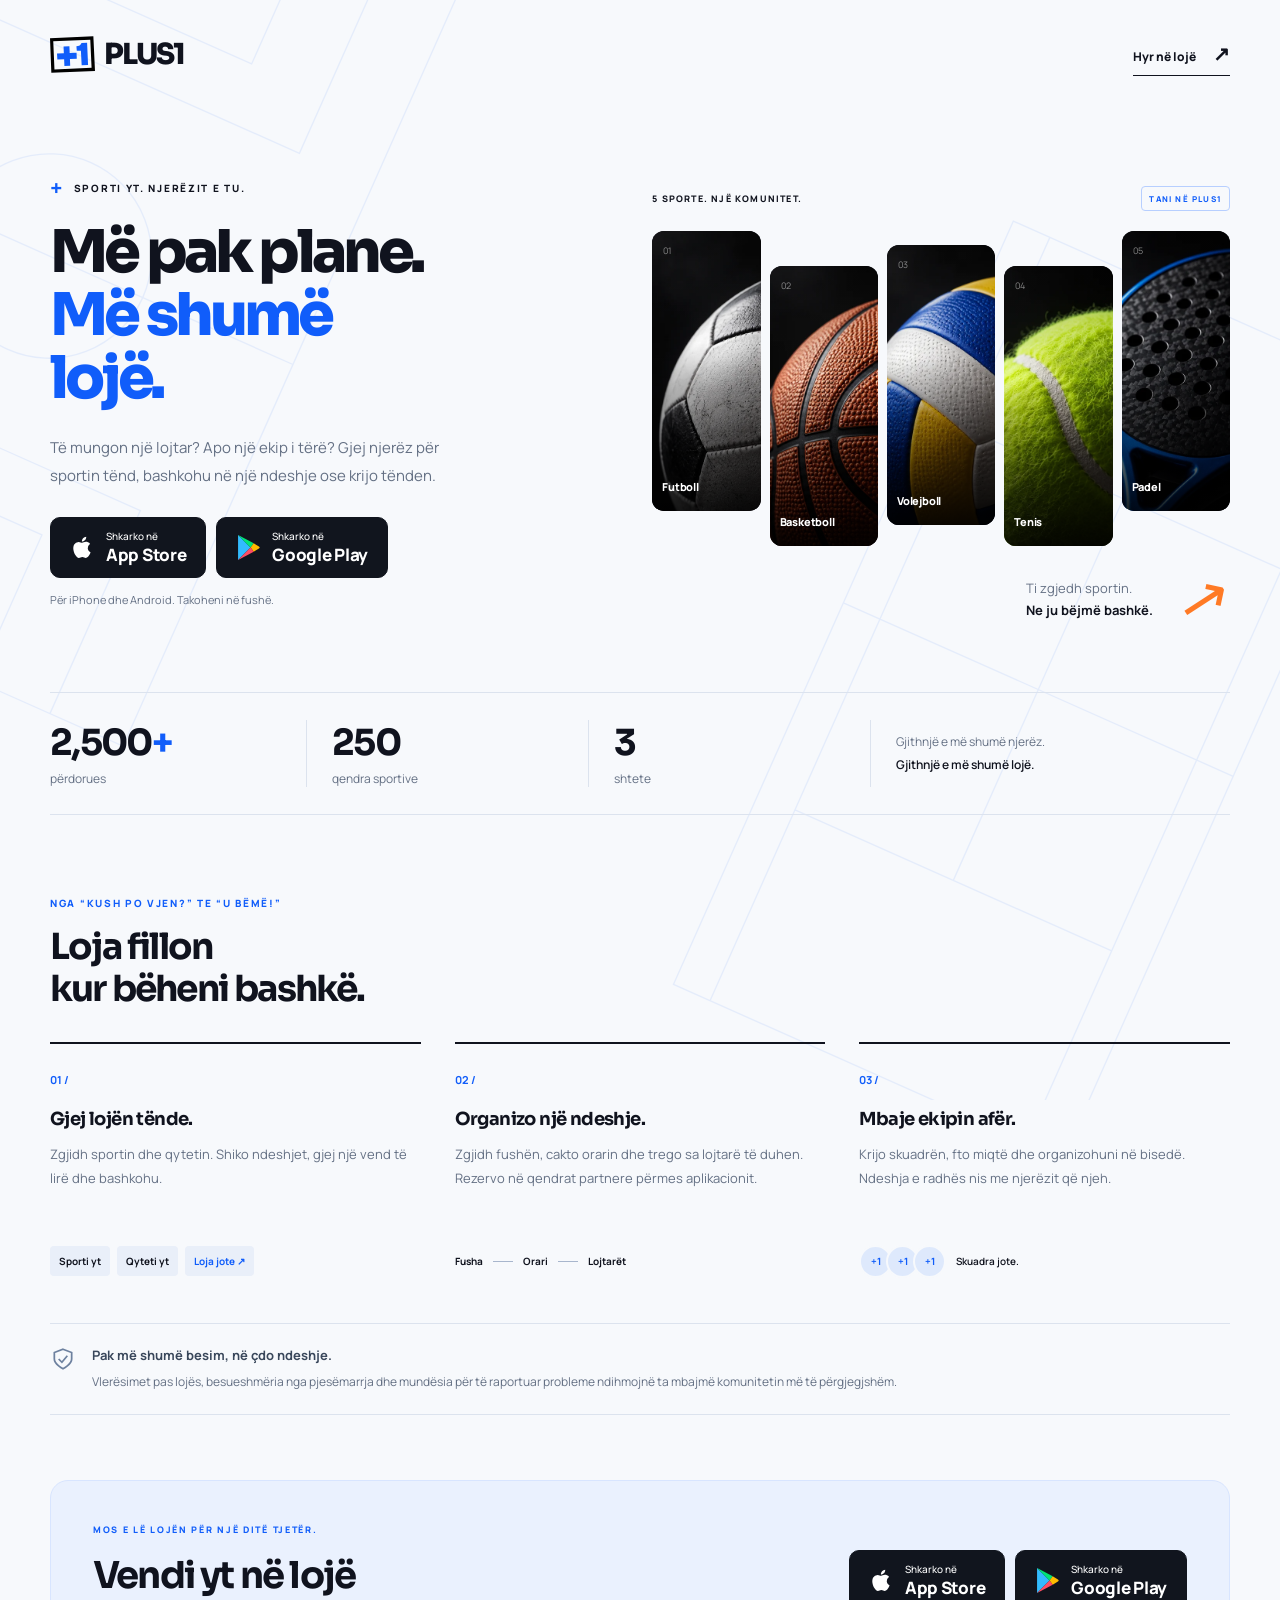
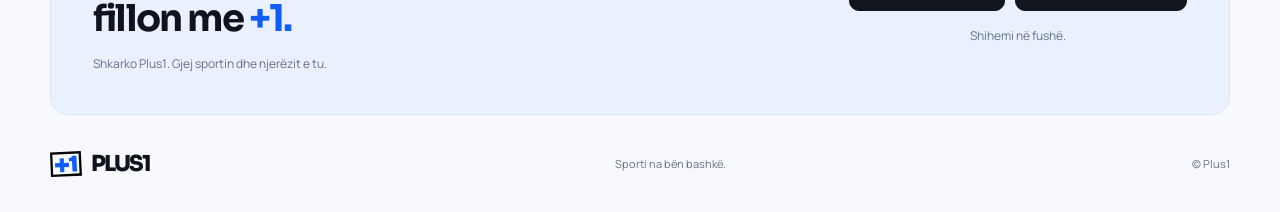
==== commit c7e21b62: "Adding Macedonia" ====
--- a/index.html
+++ b/index.html
@@ -5,7 +5,7 @@
   <meta name="viewport" content="width=device-width, initial-scale=1, viewport-fit=cover" />
   <meta name="theme-color" content="#f7f9fc" />
   <title>Plus1 — Gjej lojtarë. Hyr në lojë.</title>
-  <meta name="description" content="Futboll, basketboll, volejboll, tenis e padel. Gjej lojtarë, organizo ndeshje dhe bëhu pjesë e komunitetit Plus1: mbi 2,500 përdorues, 140 qendra sportive, 2 shtete." />
+  <meta name="description" content="Futboll, basketboll, volejboll, tenis e padel. Gjej lojtarë, organizo ndeshje dhe bëhu pjesë e komunitetit Plus1: mbi 2,500 përdorues, 250 qendra sportive, 3 shtete." />
   <link rel="canonical" href="https://www.plus1.to/" />
   <meta property="og:type" content="website" />
   <meta property="og:locale" content="sq_AL" />
@@ -43,8 +43,8 @@
     </section>
     <section class="stats wrap" aria-label="Komuniteti Plus1">
       <div><strong>2,500<span>+</span></strong><span>përdorues</span></div>
-      <div><strong>140</strong><span>qendra sportive</span></div>
-      <div><strong>2</strong><span>shtete</span></div>
+      <div><strong>250</strong><span>qendra sportive</span></div>
+      <div><strong>3</strong><span>shtete</span></div>
       <p>Gjithnjë e më shumë njerëz.<br /><b>Gjithnjë e më shumë lojë.</b></p>
     </section>
     <section class="how wrap" aria-labelledby="how-title">
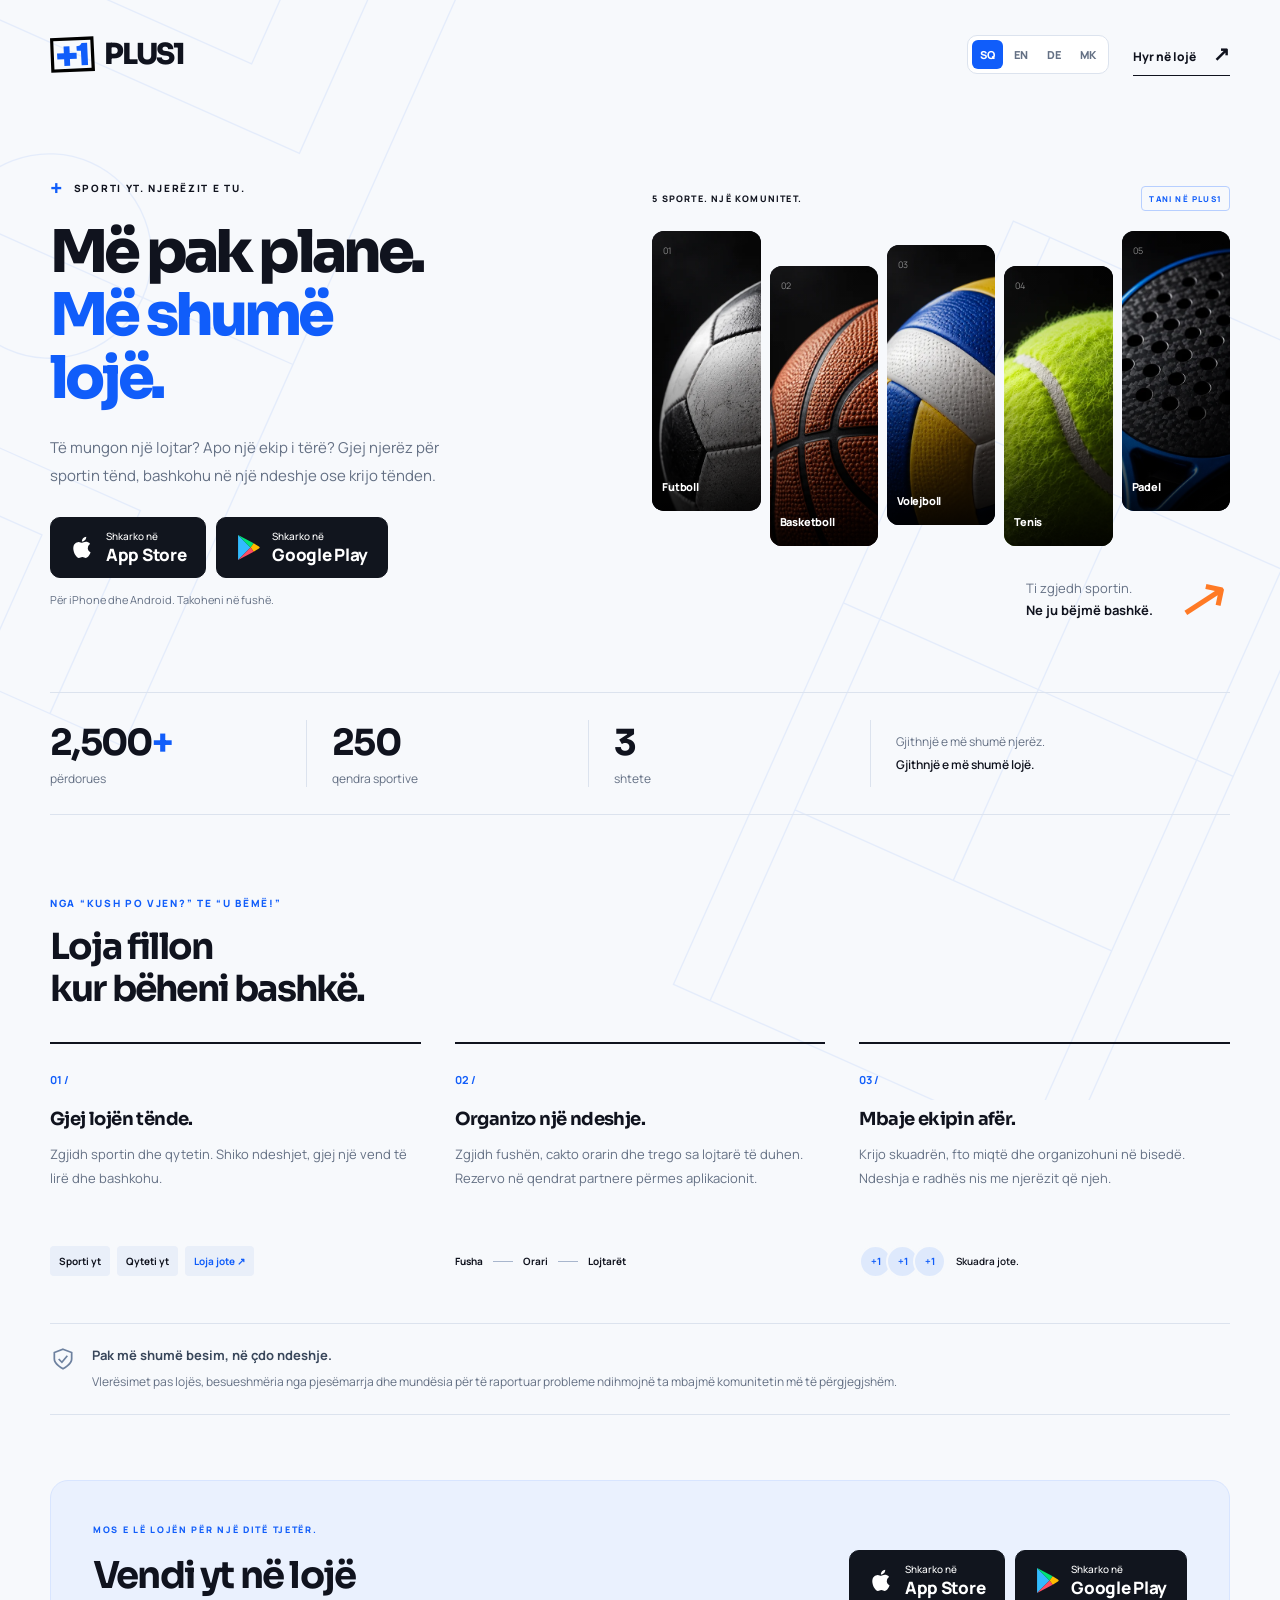
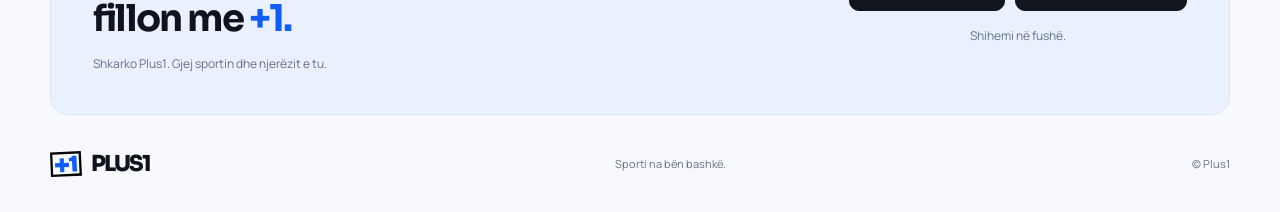
==== commit 569b4bb7: "Translations" ====
--- a/index.html
+++ b/index.html
@@ -7,6 +7,11 @@
   <title>Plus1 — Gjej lojtarë. Hyr në lojë.</title>
   <meta name="description" content="Futboll, basketboll, volejboll, tenis e padel. Gjej lojtarë, organizo ndeshje dhe bëhu pjesë e komunitetit Plus1: mbi 2,500 përdorues, 250 qendra sportive, 3 shtete." />
   <link rel="canonical" href="https://www.plus1.to/" />
+  <link rel="alternate" hreflang="sq" href="https://www.plus1.to/" />
+  <link rel="alternate" hreflang="en" href="https://www.plus1.to/en/" />
+  <link rel="alternate" hreflang="de" href="https://www.plus1.to/de/" />
+  <link rel="alternate" hreflang="mk" href="https://www.plus1.to/mk/" />
+  <link rel="alternate" hreflang="x-default" href="https://www.plus1.to/" />
   <meta property="og:type" content="website" />
   <meta property="og:locale" content="sq_AL" />
   <meta property="og:title" content="5 sporte. Një komunitet. Plus1." />
@@ -24,7 +29,15 @@
   <svg class="court-lines" viewBox="0 0 1440 1100" fill="none" aria-hidden="true"><g stroke="currentColor" stroke-width="1.5"><g transform="translate(-200,-220) rotate(24 350 350)"><rect x="0" y="0" width="600" height="940"/><path d="M0 470h600M180 0v180h240V0M180 940V760h240v180"/><circle cx="300" cy="470" r="115"/><path d="M90 0v250h420V0M90 940V690h420v250"/></g><g transform="translate(1140,180) rotate(24)"><rect width="480" height="940"/><path d="M45 0v940M435 0v940M45 235h390M45 705h390M240 235v470M0 470h480"/></g></g></svg>
   <header class="site-header wrap">
     <a class="brand" href="./" aria-label="Plus1, ballina"><img src="./plus1-mark.svg" width="45" height="37" alt="" /><span>PLUS1</span></a>
-    <a class="header-download" href="#shkarko">Hyr në lojë <span aria-hidden="true">↗</span></a>
+    <div class="header-actions">
+      <nav class="language-switcher" aria-label="Gjuha">
+        <a href="./" hreflang="sq" lang="sq" aria-label="Shqip" title="Shqip" aria-current="page">SQ</a>
+        <a href="./en/" hreflang="en" lang="en" aria-label="English" title="English">EN</a>
+        <a href="./de/" hreflang="de" lang="de" aria-label="Deutsch" title="Deutsch">DE</a>
+        <a href="./mk/" hreflang="mk" lang="mk" aria-label="Македонски" title="Македонски">MK</a>
+      </nav>
+      <a class="header-download" href="#shkarko">Hyr në lojë <span aria-hidden="true">↗</span></a>
+    </div>
   </header>
   <main id="main">
     <section class="hero wrap" aria-labelledby="hero-title">
--- a/index.css
+++ b/index.css
@@ -78,6 +78,41 @@
 .header-download span {
   margin-left:15px;
   font-size:20px;
+}
+.header-actions {
+  display:flex;
+  align-items:center;
+  gap:24px;
+}
+.language-switcher {
+  display:flex;
+  gap:3px;
+  padding:4px;
+  border:1px solid var(--line);
+  border-radius:10px;
+  background:white;
+}
+.language-switcher a {
+  padding:7px 8px;
+  border-radius:6px;
+  color:var(--muted);
+  font-size:11px;
+  font-weight:800;
+}
+.language-switcher a:hover {
+  color:var(--blue);
+  background:#f0f5ff;
+}
+.language-switcher a[aria-current="page"] {
+  background:var(--blue);
+  color:white;
+}
+@media(max-width:500px) {
+  .header-actions { flex-direction:column; align-items:flex-end; gap:3px; }
+  .header-download { padding:0; font-size:10px; }
+  .header-download span { font-size:15px; margin-left:6px; }
+  .language-switcher { padding:3px; }
+  .language-switcher a { padding:5px 6px; }
 }
 .hero {
   display:grid;
